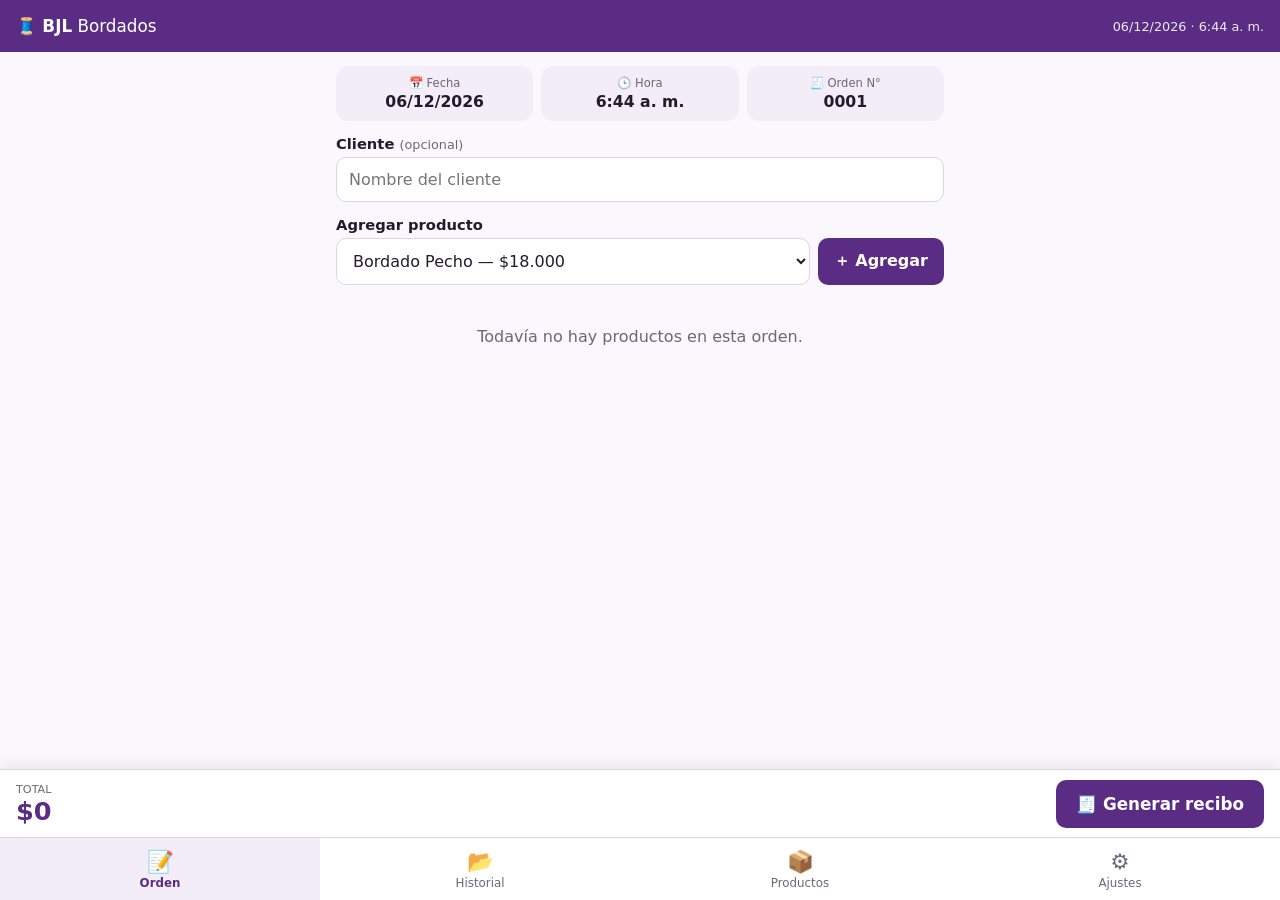
==== BJL-Local/index.html @ bec5b680 "Add files via upload" ====
<!DOCTYPE html>
<html lang="es">
<head>
<meta charset="UTF-8">
<meta name="viewport" content="width=device-width, initial-scale=1, viewport-fit=cover">
<meta name="theme-color" content="#5B2C83">
<title>BJL Bordados</title>
<link rel="manifest" href="manifest.json">
<link rel="icon" href="icons/icon-192.png">
<link rel="apple-touch-icon" href="icons/icon-192.png">
<link rel="stylesheet" href="style.css">
</head>
<body>

<header class="top">
  <div class="brand">🧵 <b>BJL</b> Bordados</div>
  <div class="reloj"><span id="hdrFecha"></span> · <span id="hdrHora"></span></div>
</header>

<main>

  <!-- ===================== NUEVA ORDEN ===================== -->
  <section id="v-orden" class="vista activa">
    <div id="bannerEdicion" class="banner" hidden>
      ✏️ Editando orden <b id="edNum"></b>
      <button class="mini" id="btnCancelarEdicion">Cancelar</button>
    </div>

    <div class="datos">
      <div><small>📅 Fecha</small><b id="oFecha"></b></div>
      <div><small>🕒 Hora</small><b id="oHora"></b></div>
      <div><small>🧾 Orden N°</small><b id="oNumero"></b></div>
    </div>

    <label for="cliente">Cliente <span class="opc">(opcional)</span></label>
    <input id="cliente" type="text" placeholder="Nombre del cliente" autocomplete="off">

    <label for="selProducto">Agregar producto</label>
    <div class="fila">
      <select id="selProducto"></select>
      <button class="primario" id="btnAgregar">＋ Agregar</button>
    </div>
    <p class="ayuda" id="ayudaVacio" hidden>Aún no tienes productos en la lista. Créalos en la pestaña <b>Productos</b>.</p>

    <div id="lineas"></div>
    <p class="vacio" id="sinLineas">Todavía no hay productos en esta orden.</p>
  </section>

  <!-- ===================== HISTORIAL ===================== -->
  <section id="v-historial" class="vista">
    <h2>📂 Historial</h2>
    <input id="hBuscar" type="search" placeholder="Buscar por cliente, N° de orden o fecha">
    <div class="fila">
      <input id="hFecha" type="date">
      <button class="mini" id="hLimpiar">Limpiar</button>
    </div>
    <div class="resumen" id="hResumen"></div>
    <div id="hLista"></div>
    <button class="secundario ancho" id="btnCierre">💰 Cierre del día</button>
  </section>

  <!-- ===================== PRODUCTOS ===================== -->
  <section id="v-productos" class="vista">
    <h2>📦 Lista de productos</h2>
    <p class="ayuda">Estos productos aparecen en el selector de la orden. Si tiene precio fijo, se llena solo (igual lo puedes cambiar en cada orden).</p>
    <label for="pNombre">Nombre del producto</label>
    <input id="pNombre" type="text" placeholder="Ej: Bordado pecho" autocomplete="off">
    <label class="check"><input type="checkbox" id="pFijo"> Este producto tiene precio fijo</label>
    <div id="pPrecioWrap" hidden>
      <label for="pPrecio">Precio fijo ($)</label>
      <input id="pPrecio" type="number" inputmode="numeric" min="0" placeholder="Ej: 18000">
    </div>
    <p class="ayuda" id="pAyudaPrecio">Sin precio fijo: escribirás el valor cada vez que lo agregues a una orden.</p>
    <button class="primario ancho" id="btnNuevoProducto">＋ Añadir a la lista</button>
    <div id="pLista"></div>
  </section>

  <!-- ===================== AJUSTES ===================== -->
  <section id="v-ajustes" class="vista">
    <h2>⚙️ Ajustes</h2>

    <h3>Datos en el recibo</h3>
    <label for="aDir">Dirección</label>
    <input id="aDir" type="text">
    <label for="aTel">Teléfono</label>
    <input id="aTel" type="text" inputmode="tel">
    <label for="aNit">NIT</label>
    <input id="aNit" type="text">
    <label for="aMsg">Mensaje final</label>
    <input id="aMsg" type="text">
    <button class="primario ancho" id="btnGuardarAjustes">Guardar ajustes</button>
    <p class="ayuda">Estos datos aparecen en todos los recibos.</p>

    <h3>Respaldo</h3>
    <div class="fila">
      <button class="secundario" id="btnRespaldo">💾 Crear respaldo</button>
      <button class="secundario" id="btnRestaurar">📥 Restaurar</button>
    </div>
    <input id="archivoRestaurar" type="file" accept=".json,application/json" hidden>
    <p class="ayuda">El respaldo es un archivo con todas tus órdenes y productos. Guárdalo de vez en cuando en otro lugar (WhatsApp, correo, computador).</p>
    <p class="ayuda" id="infoAlmacen"></p>
  </section>

</main>

<!-- Barra de total y acción (solo en Nueva orden) -->
<div class="barraTotal" id="barraTotal">
  <div><small>TOTAL</small><b id="total">$0</b></div>
  <button class="primario grande" id="btnGenerar">🧾 Generar recibo</button>
</div>

<nav class="tabs">
  <button data-vista="orden" class="activa"><span>📝</span>Orden</button>
  <button data-vista="historial"><span>📂</span>Historial</button>
  <button data-vista="productos"><span>📦</span>Productos</button>
  <button data-vista="ajustes"><span>⚙️</span>Ajustes</button>
</nav>

<!-- Ventana emergente reutilizable -->
<div class="modal" id="modal" hidden>
  <div class="caja" id="modalCaja"></div>
</div>
<div class="toast" id="toast" hidden></div>

<script src="lib/jspdf.umd.min.js"></script>
<script src="logo.js"></script>
<script src="receipts.js"></script>
<script src="db.js"></script>
<script src="app.js"></script>
</body>
</html>
---- BJL-Local/style.css ----
:root{
  --p:#5B2C83; --p2:#7a4aa3; --claro:#f3edf8; --borde:#ddd3e6; --txt:#241a2e; --gris:#6f6579;
  --ok:#1f8a4c; --rojo:#c0392b; --bg:#faf8fc; --card:#ffffff;
  --alto-nav:62px; --alto-total:74px;
}
@media (prefers-color-scheme: dark){
  :root{ --claro:#2a2033; --borde:#41334f; --txt:#f1eaf7; --gris:#a89bb5; --bg:#17111d; --card:#211829; --p:#9b6bc8; --p2:#b48bdc; }
}
*{box-sizing:border-box;-webkit-tap-highlight-color:transparent}
[hidden]{display:none !important}
html,body{margin:0}
body{font-family:system-ui,-apple-system,"Segoe UI",Roboto,sans-serif;background:var(--bg);color:var(--txt);
  padding-top:calc(52px + env(safe-area-inset-top));padding-bottom:calc(var(--alto-nav) + env(safe-area-inset-bottom) + 12px);font-size:16px}
body.conTotal{padding-bottom:calc(var(--alto-nav) + var(--alto-total) + env(safe-area-inset-bottom) + 12px)}

.top{position:fixed;top:0;left:0;right:0;z-index:20;background:#5B2C83;color:#fff;display:flex;justify-content:space-between;align-items:center;
  padding:calc(10px + env(safe-area-inset-top)) 16px 10px;height:calc(52px + env(safe-area-inset-top))}
.brand{font-size:1.05rem}
.reloj{font-size:.8rem;opacity:.9}

main{max-width:640px;margin:0 auto;padding:14px 16px}
.vista{display:none}.vista.activa{display:block}
h2{margin:6px 0 12px;font-size:1.25rem}
h3{margin:22px 0 4px;font-size:1rem;color:var(--p)}
label{display:block;margin:14px 0 5px;font-weight:600;font-size:.92rem}
.opc{font-weight:400;color:var(--gris);font-size:.8rem}
input,select,textarea{width:100%;padding:12px;font:inherit;color:var(--txt);background:var(--card);border:1.5px solid var(--borde);border-radius:10px}
input:focus,select:focus,textarea:focus{outline:none;border-color:var(--p)}
textarea{resize:vertical;min-height:44px}

button{font:inherit;cursor:pointer;border:0;border-radius:10px;padding:12px 16px;background:var(--claro);color:var(--txt)}
button:active{transform:scale(.98)}
button.primario{background:var(--p);color:#fff;font-weight:600}
button.secundario{background:var(--claro);color:var(--p);font-weight:600;border:1.5px solid var(--borde)}
button.peligro{color:var(--rojo)}
button.mini{padding:7px 11px;font-size:.85rem;border-radius:8px}
button.ancho{width:100%;margin-top:14px}
button.grande{padding:14px 20px;font-size:1.05rem}
.fila{display:flex;gap:8px;align-items:stretch}.fila>select,.fila>input{flex:1;min-width:0}.fila>button{white-space:nowrap}

.datos{display:grid;grid-template-columns:repeat(3,1fr);gap:8px;margin-bottom:4px}
.datos div{background:var(--claro);border-radius:12px;padding:10px 8px;text-align:center}
.datos small{display:block;color:var(--gris);font-size:.72rem;margin-bottom:2px}
.datos b{font-size:.98rem}
.banner{background:#fff3cd;color:#5c4400;border-radius:10px;padding:10px 12px;margin-bottom:10px;display:flex;gap:10px;align-items:center;justify-content:space-between}
.ayuda{color:var(--gris);font-size:.85rem;margin:8px 0}
.vacio{color:var(--gris);text-align:center;padding:26px 0}

/* Lineas de la orden */
.linea{background:var(--card);border:1.5px solid var(--borde);border-radius:14px;padding:12px;margin-top:12px}
.linea .cab{display:flex;justify-content:space-between;align-items:center;gap:8px;margin-bottom:8px}
.linea .cab b{font-size:1.02rem}
.linea .quitar{background:transparent;color:var(--rojo);padding:4px 8px;font-size:1.1rem}
.linea .campos{display:grid;grid-template-columns:1fr 1.3fr;gap:10px}
.linea .campos label{margin:0 0 4px;font-size:.78rem;color:var(--gris);font-weight:600}
.cant{display:flex;align-items:stretch}
.cant button{padding:0 14px;font-size:1.2rem;border-radius:10px}
.cant input{text-align:center;border-radius:10px;margin:0 4px;padding:10px 4px}
.linea textarea{margin-top:10px}
.linea .sub{text-align:right;margin-top:8px;color:var(--gris);font-size:.9rem}
.linea .sub b{color:var(--txt)}

.barraTotal{position:fixed;left:0;right:0;bottom:calc(var(--alto-nav) + env(safe-area-inset-bottom));z-index:15;background:var(--card);border-top:1.5px solid var(--borde);
  padding:10px 16px;display:none;justify-content:space-between;align-items:center;gap:12px;box-shadow:0 -4px 14px rgba(0,0,0,.08)}
.barraTotal.visible{display:flex}
.barraTotal small{display:block;color:var(--gris);font-size:.7rem}
.barraTotal b{font-size:1.6rem;color:var(--p)}

.tabs{position:fixed;left:0;right:0;bottom:0;z-index:20;background:var(--card);border-top:1.5px solid var(--borde);display:flex;
  padding-bottom:env(safe-area-inset-bottom)}
.tabs button{flex:1;border-radius:0;background:transparent;height:var(--alto-nav);display:flex;flex-direction:column;align-items:center;justify-content:center;gap:2px;font-size:.74rem;color:var(--gris);padding:4px}
.tabs button span{font-size:1.35rem}
.tabs button.activa{color:var(--p);font-weight:700;background:var(--claro)}

/* Historial y productos */
.card{background:var(--card);border:1.5px solid var(--borde);border-radius:14px;padding:12px;margin-top:10px}
.card .t{display:flex;justify-content:space-between;gap:8px;align-items:baseline}
.card .t b{font-size:1.02rem}
.card .t .m{color:var(--p);font-weight:700}
.card .s{color:var(--gris);font-size:.85rem;margin:3px 0 8px}
.card .acc{display:flex;gap:6px;flex-wrap:wrap}
.card .acc button{padding:8px 10px;font-size:.85rem}
.resumen{color:var(--gris);font-size:.88rem;margin:10px 0 0}
.prod{display:flex;justify-content:space-between;align-items:center;gap:8px}
.prod .n{font-weight:600}.prod .pr{color:var(--gris);font-size:.88rem}

.opcion{display:flex;gap:10px;align-items:flex-start;background:var(--card);border:2px solid var(--borde);border-radius:14px;padding:12px;margin-top:10px;cursor:pointer}
.opcion.sel{border-color:var(--p);background:var(--claro)}
.opcion input{width:auto;margin-top:4px}
.opcion .d{flex:1}.opcion .d b{display:block}.opcion .d span{color:var(--gris);font-size:.85rem}

/* Modal / toast */
.modal{position:fixed;inset:0;z-index:50;background:rgba(20,10,30,.55);display:flex;align-items:flex-end;justify-content:center}
.modal[hidden]{display:none}
.caja{background:var(--card);width:100%;max-width:560px;border-radius:20px 20px 0 0;padding:20px 18px calc(18px + env(safe-area-inset-bottom));max-height:88vh;overflow:auto}
.caja h3{margin:0 0 6px;font-size:1.2rem;color:var(--txt)}
.caja .grid{display:grid;grid-template-columns:1fr 1fr;gap:8px;margin-top:14px}
.caja .grid button{padding:13px 8px}
.caja .grid .full{grid-column:1/-1}
.caja .big{font-size:1.8rem;font-weight:800;color:var(--p);margin:6px 0}
.caja table{width:100%;border-collapse:collapse;margin-top:8px}
.caja td{padding:8px 0;border-bottom:1px solid var(--borde)}
.caja td:last-child{text-align:right;font-weight:700}
.toast{position:fixed;left:50%;bottom:calc(var(--alto-nav) + 90px);transform:translateX(-50%);background:#241a2e;color:#fff;padding:11px 18px;border-radius:24px;z-index:60;font-size:.92rem;max-width:90%;text-align:center}
.toast[hidden]{display:none}

@media (min-width:720px){ .modal{align-items:center} .caja{border-radius:20px} }

label.check{display:flex;align-items:center;gap:10px;margin-top:16px;font-size:1rem;cursor:pointer}
label.check input{width:22px;height:22px;margin:0;accent-color:var(--p)}
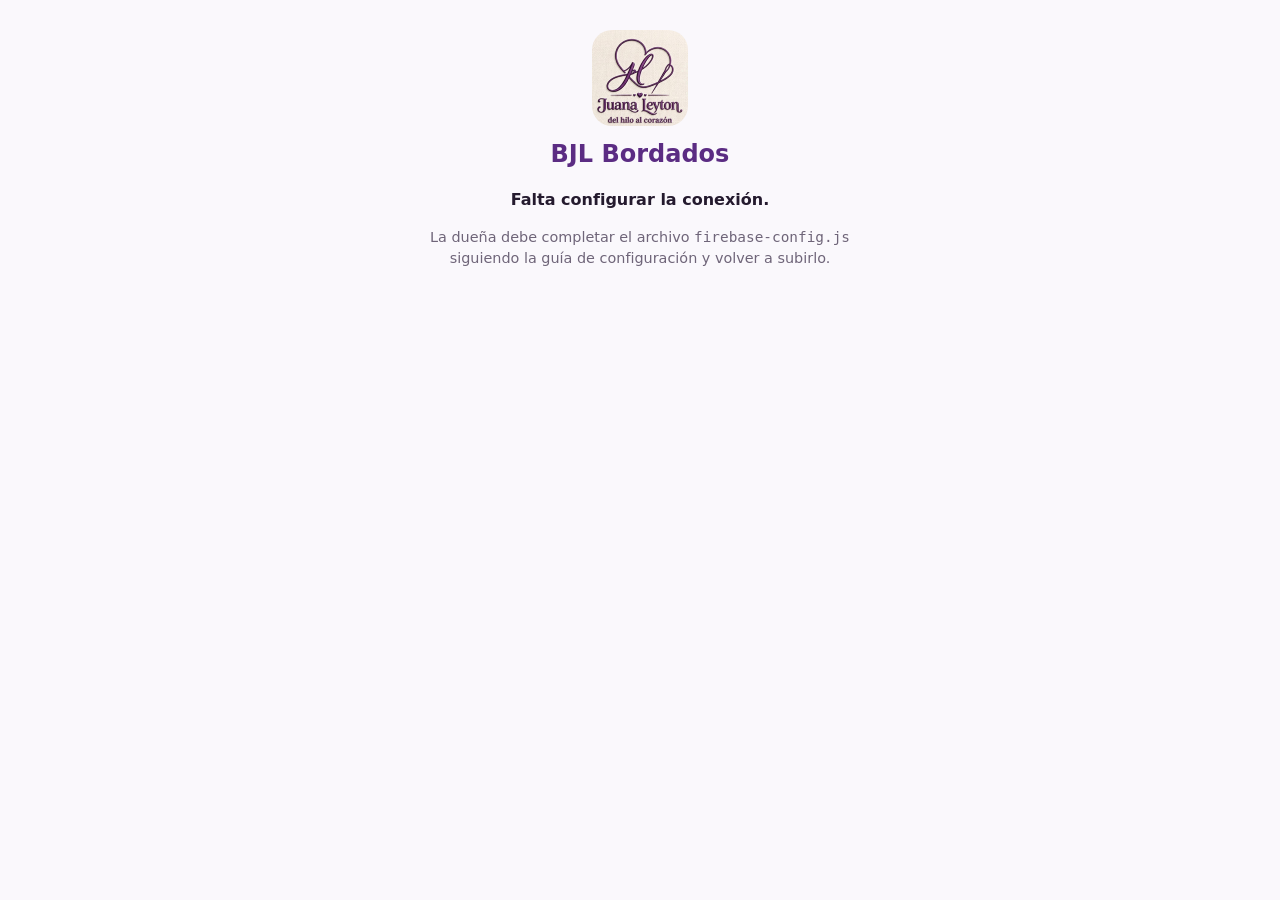
==== commit 2bf777c3: "Add files via upload" ====
--- a/BJL-Local/index.html
+++ b/BJL-Local/index.html
@@ -4,7 +4,8 @@
 <meta charset="UTF-8">
 <meta name="viewport" content="width=device-width, initial-scale=1, viewport-fit=cover">
 <meta name="theme-color" content="#5B2C83">
-<title>BJL Bordados</title>
+<meta name="color-scheme" content="light dark">
+<title>Nueva orden · BJL Bordados</title>
 <link rel="manifest" href="manifest.json">
 <link rel="icon" href="icons/icon-192.png">
 <link rel="apple-touch-icon" href="icons/icon-192.png">
@@ -12,24 +13,32 @@
 </head>
 <body>
 
+<!-- Todo lo que hay dentro de #app se vuelve «inert» cuando se abre una ventana o la pantalla de acceso -->
+<div id="app">
+
+<a class="skip" href="#principal">Saltar al contenido</a>
+
 <header class="top">
-  <div class="brand">🧵 <b>BJL</b> Bordados</div>
+  <h1 class="brand"><span aria-hidden="true">🧵</span> <b>BJL</b> Bordados</h1>
+  <button type="button" class="sync" id="hdrSync"><span class="syncIc" aria-hidden="true"></span><span class="syncTxt"></span></button>
   <div class="reloj"><span id="hdrFecha"></span> · <span id="hdrHora"></span></div>
 </header>
 
-<main>
+<main id="principal" tabindex="-1">
 
   <!-- ===================== NUEVA ORDEN ===================== -->
-  <section id="v-orden" class="vista activa">
+  <section id="v-orden" class="vista activa" aria-labelledby="t-orden">
+    <h2 id="t-orden" class="sr">Nueva orden</h2>
+
     <div id="bannerEdicion" class="banner" hidden>
-      ✏️ Editando orden <b id="edNum"></b>
-      <button class="mini" id="btnCancelarEdicion">Cancelar</button>
+      <span><span aria-hidden="true">✏️</span> Editando orden <b id="edNum"></b></span>
+      <button type="button" class="mini" id="btnCancelarEdicion">Cancelar edición</button>
     </div>
 
-    <div class="datos">
-      <div><small>📅 Fecha</small><b id="oFecha"></b></div>
-      <div><small>🕒 Hora</small><b id="oHora"></b></div>
-      <div><small>🧾 Orden N°</small><b id="oNumero"></b></div>
+    <div class="datos" role="group" aria-label="Datos de la orden">
+      <div><small><span aria-hidden="true">📅</span> Fecha</small><b id="oFecha"></b></div>
+      <div><small><span aria-hidden="true">🕒</span> Hora</small><b id="oHora"></b></div>
+      <div><small><span aria-hidden="true">🧾</span> Orden N°</small><b id="oNumero"></b></div>
     </div>
 
     <label for="cliente">Cliente <span class="opc">(opcional)</span></label>
@@ -38,8 +47,9 @@
     <label for="selProducto">Agregar producto</label>
     <div class="fila">
       <select id="selProducto"></select>
-      <button class="primario" id="btnAgregar">＋ Agregar</button>
+      <button type="button" class="primario" id="btnAgregar"><span aria-hidden="true">+</span> Agregar</button>
     </div>
+    <p class="errorCampo" id="selProductoErr" role="alert" hidden></p>
     <p class="ayuda" id="ayudaVacio" hidden>Aún no tienes productos en la lista. Créalos en la pestaña <b>Productos</b>.</p>
 
     <div id="lineas"></div>
@@ -47,37 +57,47 @@
   </section>
 
   <!-- ===================== HISTORIAL ===================== -->
-  <section id="v-historial" class="vista">
-    <h2>📂 Historial</h2>
-    <input id="hBuscar" type="search" placeholder="Buscar por cliente, N° de orden o fecha">
+  <section id="v-historial" class="vista" aria-labelledby="t-historial">
+    <h2 id="t-historial"><span aria-hidden="true">📂</span> Historial</h2>
+    <label for="hBuscar">Buscar</label>
+    <input id="hBuscar" type="search" placeholder="Cliente, N° (0005) o fecha" autocomplete="off">
+    <label for="hFecha">Filtrar por fecha</label>
     <div class="fila">
       <input id="hFecha" type="date">
-      <button class="mini" id="hLimpiar">Limpiar</button>
+      <button type="button" class="mini" id="hLimpiar">Limpiar filtros</button>
     </div>
-    <div class="resumen" id="hResumen"></div>
+    <div class="resumen" id="hResumen" role="status"></div>
     <div id="hLista"></div>
-    <button class="secundario ancho" id="btnCierre">💰 Cierre del día</button>
+    <div id="hMas" hidden><button type="button" class="secundario ancho" id="btnMasAntiguas"><span aria-hidden="true">📅</span> Cargar órdenes más antiguas</button></div>
+    <button type="button" class="secundario ancho" id="btnCierre"><span aria-hidden="true">💰</span> Cierre del día</button>
   </section>
 
   <!-- ===================== PRODUCTOS ===================== -->
-  <section id="v-productos" class="vista">
-    <h2>📦 Lista de productos</h2>
+  <section id="v-productos" class="vista" aria-labelledby="t-productos">
+    <h2 id="t-productos"><span aria-hidden="true">📦</span> Lista de productos</h2>
     <p class="ayuda">Estos productos aparecen en el selector de la orden. Si tiene precio fijo, se llena solo (igual lo puedes cambiar en cada orden).</p>
     <label for="pNombre">Nombre del producto</label>
     <input id="pNombre" type="text" placeholder="Ej: Bordado pecho" autocomplete="off">
+    <p class="errorCampo" id="pNombreErr" role="alert" hidden></p>
     <label class="check"><input type="checkbox" id="pFijo"> Este producto tiene precio fijo</label>
     <div id="pPrecioWrap" hidden>
       <label for="pPrecio">Precio fijo ($)</label>
       <input id="pPrecio" type="number" inputmode="numeric" min="0" placeholder="Ej: 18000">
+      <p class="errorCampo" id="pPrecioErr" role="alert" hidden></p>
     </div>
     <p class="ayuda" id="pAyudaPrecio">Sin precio fijo: escribirás el valor cada vez que lo agregues a una orden.</p>
-    <button class="primario ancho" id="btnNuevoProducto">＋ Añadir a la lista</button>
+    <button type="button" class="primario ancho" id="btnNuevoProducto"><span aria-hidden="true">+</span> Añadir a la lista</button>
+    <h3 id="t-listaProductos">Productos en la lista</h3>
     <div id="pLista"></div>
   </section>
 
   <!-- ===================== AJUSTES ===================== -->
-  <section id="v-ajustes" class="vista">
-    <h2>⚙️ Ajustes</h2>
+  <section id="v-ajustes" class="vista" aria-labelledby="t-ajustes">
+    <h2 id="t-ajustes"><span aria-hidden="true">⚙️</span> Ajustes</h2>
+
+    <h3>Mi cuenta</h3>
+    <div class="card" id="miCuenta"></div>
+    <button type="button" class="secundario ancho" id="btnSalir">Cerrar sesión</button>
 
     <h3>Datos en el recibo</h3>
     <label for="aDir">Dirección</label>
@@ -88,44 +108,82 @@
     <input id="aNit" type="text">
     <label for="aMsg">Mensaje final</label>
     <input id="aMsg" type="text">
-    <button class="primario ancho" id="btnGuardarAjustes">Guardar ajustes</button>
+    <button type="button" class="primario ancho" id="btnGuardarAjustes">Guardar ajustes</button>
     <p class="ayuda">Estos datos aparecen en todos los recibos.</p>
 
-    <h3>Respaldo</h3>
-    <div class="fila">
-      <button class="secundario" id="btnRespaldo">💾 Crear respaldo</button>
-      <button class="secundario" id="btnRestaurar">📥 Restaurar</button>
+    <div id="seccionUsuarios" hidden>
+      <h3>Usuarios autorizados</h3>
+      <p class="ayuda">Solo las personas de esta lista pueden usar la app. Cada una entra con «Continuar con Google», usando ese mismo correo de Gmail.</p>
+      <div id="uLista"></div>
+      <label for="uEmail">Correo de la persona</label>
+      <input id="uEmail" type="email" inputmode="email" autocomplete="off" placeholder="nombre@gmail.com">
+      <p class="errorCampo" id="uEmailErr" role="alert" hidden></p>
+      <label for="uNombre">Nombre</label>
+      <input id="uNombre" type="text" autocomplete="off" placeholder="Ej: Laura">
+      <p class="errorCampo" id="uNombreErr" role="alert" hidden></p>
+      <button type="button" class="primario ancho" id="btnAgregarUsuario"><span aria-hidden="true">+</span> Autorizar persona</button>
     </div>
-    <input id="archivoRestaurar" type="file" accept=".json,application/json" hidden>
-    <p class="ayuda">El respaldo es un archivo con todas tus órdenes y productos. Guárdalo de vez en cuando en otro lugar (WhatsApp, correo, computador).</p>
+
+    <div id="seccionRespaldo" hidden>
+      <h3>Respaldo</h3>
+      <div class="fila">
+        <button type="button" class="secundario" id="btnRespaldo"><span aria-hidden="true">💾</span> Crear respaldo</button>
+        <button type="button" class="secundario" id="btnRestaurar"><span aria-hidden="true">📥</span> Importar</button>
+      </div>
+      <input id="archivoRestaurar" type="file" accept=".json,application/json" hidden aria-label="Archivo de respaldo a importar">
+      <p class="ayuda">El respaldo es un archivo con todas las órdenes y productos. «Importar» agrega al sistema las órdenes de un respaldo (también acepta respaldos de versiones anteriores) sin borrar lo que ya existe.</p>
+    </div>
     <p class="ayuda" id="infoAlmacen"></p>
   </section>
 
 </main>
 
-<!-- Barra de total y acción (solo en Nueva orden) -->
-<div class="barraTotal" id="barraTotal">
-  <div><small>TOTAL</small><b id="total">$0</b></div>
-  <button class="primario grande" id="btnGenerar">🧾 Generar recibo</button>
+<!-- Zona fija inferior: total + pestañas -->
+<div class="dock">
+  <section class="barraTotal" id="barraTotal" aria-label="Total de la orden">
+    <div><small>TOTAL</small><b id="total">$0</b></div>
+    <button type="button" class="primario grande" id="btnGenerar"><span aria-hidden="true">🧾</span> Generar recibo</button>
+  </section>
+
+  <nav class="tabs" aria-label="Secciones de la app">
+    <button type="button" data-vista="orden" class="activa" aria-current="page"><span class="ic" aria-hidden="true">📝</span><span>Orden</span></button>
+    <button type="button" data-vista="historial"><span class="ic" aria-hidden="true">📂</span><span>Historial</span></button>
+    <button type="button" data-vista="productos"><span class="ic" aria-hidden="true">📦</span><span>Productos</span></button>
+    <button type="button" data-vista="ajustes"><span class="ic" aria-hidden="true">⚙️</span><span>Ajustes</span></button>
+  </nav>
 </div>
 
-<nav class="tabs">
-  <button data-vista="orden" class="activa"><span>📝</span>Orden</button>
-  <button data-vista="historial"><span>📂</span>Historial</button>
-  <button data-vista="productos"><span>📦</span>Productos</button>
-  <button data-vista="ajustes"><span>⚙️</span>Ajustes</button>
-</nav>
+</div><!-- /#app -->
+
+<!-- Anuncios para lectores de pantalla (no se ven) -->
+<div class="sr" id="anuncio" role="status" aria-live="polite" aria-atomic="true"></div>
+<div class="sr" id="totalLive" role="status" aria-live="polite" aria-atomic="true"></div>
 
 <!-- Ventana emergente reutilizable -->
 <div class="modal" id="modal" hidden>
-  <div class="caja" id="modalCaja"></div>
+  <div class="caja" id="modalCaja" role="dialog" aria-modal="true" aria-labelledby="modalTitulo" tabindex="-1"></div>
 </div>
-<div class="toast" id="toast" hidden></div>
+
+<!-- Avisos breves -->
+<div class="toastZona" role="status" aria-live="polite" aria-atomic="true">
+  <div class="toast" id="toast" hidden><span id="toastTxt"></span><button type="button" id="toastCerrar" aria-label="Cerrar aviso"><span aria-hidden="true">✕</span></button></div>
+</div>
+
+<!-- Pantalla de acceso (inicio de sesión) -->
+<div class="auth" id="pantallaAuth" role="dialog" aria-modal="true" aria-labelledby="authTitulo">
+  <div class="authCaja">
+    <img src="icons/icon-192.png" class="authLogo" alt="">
+    <h2 id="authTitulo" tabindex="-1">BJL Bordados</h2>
+    <div id="authContenido"><p class="ayuda">Cargando…</p></div>
+  </div>
+</div>
 
 <script src="lib/jspdf.umd.min.js"></script>
 <script src="logo.js"></script>
 <script src="receipts.js"></script>
-<script src="db.js"></script>
+<script src="lib/firebase-bundle.js"></script>
+<script src="firebase-config.js"></script>
+<script src="store.js"></script>
 <script src="app.js"></script>
 </body>
 </html>
--- a/BJL-Local/style.css
+++ b/BJL-Local/style.css
@@ -1,110 +1,157 @@
 :root{
-  --p:#5B2C83; --p2:#7a4aa3; --claro:#f3edf8; --borde:#ddd3e6; --txt:#241a2e; --gris:#6f6579;
+  color-scheme:light dark;
+  --p:#5B2C83;          /* morado para texto, bordes y foco */
+  --btn:#5B2C83;        /* fondo de botones principales (texto blanco) */
+  --claro:#f3edf8; --borde:#ddd3e6; --txt:#241a2e; --gris:#6f6579;
   --ok:#1f8a4c; --rojo:#c0392b; --bg:#faf8fc; --card:#ffffff;
-  --alto-nav:62px; --alto-total:74px;
+  --foco:#5B2C83;
 }
 @media (prefers-color-scheme: dark){
-  :root{ --claro:#2a2033; --borde:#41334f; --txt:#f1eaf7; --gris:#a89bb5; --bg:#17111d; --card:#211829; --p:#9b6bc8; --p2:#b48bdc; }
+  :root{ --p:#c3a0ec; --btn:#7040a0; --claro:#2a2033; --borde:#5a4a6b; --txt:#f1eaf7; --gris:#b8abc5;
+         --rojo:#ff8f84; --bg:#17111d; --card:#211829; --foco:#e0c8ff; }
 }
 *{box-sizing:border-box;-webkit-tap-highlight-color:transparent}
 [hidden]{display:none !important}
 html,body{margin:0}
-body{font-family:system-ui,-apple-system,"Segoe UI",Roboto,sans-serif;background:var(--bg);color:var(--txt);
-  padding-top:calc(52px + env(safe-area-inset-top));padding-bottom:calc(var(--alto-nav) + env(safe-area-inset-bottom) + 12px);font-size:16px}
-body.conTotal{padding-bottom:calc(var(--alto-nav) + var(--alto-total) + env(safe-area-inset-bottom) + 12px)}
+html{scroll-padding-top:5rem;scroll-padding-bottom:11rem;-webkit-text-size-adjust:100%}
+body{font-family:system-ui,-apple-system,"Segoe UI",Roboto,sans-serif;background:var(--bg);color:var(--txt);font-size:100%;line-height:1.4;overflow-wrap:anywhere}
 
-.top{position:fixed;top:0;left:0;right:0;z-index:20;background:#5B2C83;color:#fff;display:flex;justify-content:space-between;align-items:center;
-  padding:calc(10px + env(safe-area-inset-top)) 16px 10px;height:calc(52px + env(safe-area-inset-top))}
-.brand{font-size:1.05rem}
-.reloj{font-size:.8rem;opacity:.9}
+/* Accesibilidad base */
+.sr{position:absolute !important;width:1px;height:1px;margin:-1px;padding:0;overflow:hidden;clip:rect(0 0 0 0);clip-path:inset(50%);white-space:nowrap;border:0}
+.skip{position:absolute;left:8px;top:-100px;z-index:200;background:#fff;color:#241a2e;padding:12px 16px;border-radius:10px;font-weight:700;border:2px solid #5B2C83}
+.skip:focus{top:8px}
+:focus-visible{outline:3px solid var(--foco);outline-offset:2px}
+input:focus-visible,select:focus-visible,textarea:focus-visible{outline:3px solid var(--foco);outline-offset:1px;border-color:var(--p)}
+.top :focus-visible,.toast :focus-visible{outline-color:#fff}
+button,a,input,select,textarea,label.check{touch-action:manipulation}
+::placeholder{color:var(--gris);opacity:1}
+@media (prefers-reduced-motion: reduce){
+  *,*::before,*::after{animation:none !important;transition:none !important;scroll-behavior:auto !important}
+  button:active{transform:none !important}
+}
 
-main{max-width:640px;margin:0 auto;padding:14px 16px}
+/* Estructura: cabecera y zona inferior pegadas, sin alturas fijas */
+#app{min-height:100vh;min-height:100dvh;display:flex;flex-direction:column}
+#app[inert]{pointer-events:none}
+.top{position:sticky;top:0;z-index:20;background:#5B2C83;color:#fff;display:flex;flex-wrap:wrap;justify-content:space-between;align-items:center;gap:4px 12px;
+  padding:calc(6px + env(safe-area-inset-top)) 16px 6px;min-height:52px}
+.brand{font-size:1.05rem;margin:0;font-weight:400}
+.reloj{font-size:.85rem}
+main{flex:1;width:100%;max-width:640px;margin:0 auto;padding:14px 16px 24px}
+main:focus{outline:none}
 .vista{display:none}.vista.activa{display:block}
 h2{margin:6px 0 12px;font-size:1.25rem}
 h3{margin:22px 0 4px;font-size:1rem;color:var(--p)}
-label{display:block;margin:14px 0 5px;font-weight:600;font-size:.92rem}
-.opc{font-weight:400;color:var(--gris);font-size:.8rem}
-input,select,textarea{width:100%;padding:12px;font:inherit;color:var(--txt);background:var(--card);border:1.5px solid var(--borde);border-radius:10px}
-input:focus,select:focus,textarea:focus{outline:none;border-color:var(--p)}
-textarea{resize:vertical;min-height:44px}
+label{display:block;margin:14px 0 5px;font-weight:600;font-size:.95rem}
+.opc{font-weight:400;color:var(--gris);font-size:.85rem}
+input,select,textarea{width:100%;min-height:44px;padding:12px;font:inherit;color:var(--txt);background:var(--card);border:1.5px solid var(--borde);border-radius:10px}
+input[aria-invalid="true"],select[aria-invalid="true"]{border-color:var(--rojo);border-width:2px}
+textarea{resize:vertical;min-height:64px}
+.errorCampo{color:var(--rojo);font-weight:600;font-size:.9rem;margin:6px 0 0}
+.errorCampo::before{content:"⚠ ";content:"⚠ " / ""}
 
-button{font:inherit;cursor:pointer;border:0;border-radius:10px;padding:12px 16px;background:var(--claro);color:var(--txt)}
+button{font:inherit;cursor:pointer;border:0;border-radius:10px;padding:10px 16px;min-height:44px;min-width:44px;background:var(--claro);color:var(--txt)}
+button:disabled{opacity:.55;cursor:not-allowed}
 button:active{transform:scale(.98)}
-button.primario{background:var(--p);color:#fff;font-weight:600}
+button.primario{background:var(--btn);color:#fff;font-weight:600}
 button.secundario{background:var(--claro);color:var(--p);font-weight:600;border:1.5px solid var(--borde)}
 button.peligro{color:var(--rojo)}
-button.mini{padding:7px 11px;font-size:.85rem;border-radius:8px}
+button.mini{padding:8px 12px;font-size:.9rem;border-radius:8px}
 button.ancho{width:100%;margin-top:14px}
-button.grande{padding:14px 20px;font-size:1.05rem}
-.fila{display:flex;gap:8px;align-items:stretch}.fila>select,.fila>input{flex:1;min-width:0}.fila>button{white-space:nowrap}
+button.grande{padding:12px 20px;font-size:1.05rem}
+.fila{display:flex;flex-wrap:wrap;gap:8px;align-items:stretch}.fila>select,.fila>input{flex:1 1 9rem;min-width:0}.fila>button{white-space:normal}
 
-.datos{display:grid;grid-template-columns:repeat(3,1fr);gap:8px;margin-bottom:4px}
+.datos{display:grid;grid-template-columns:repeat(auto-fit,minmax(6.5rem,1fr));gap:8px;margin-bottom:4px}
 .datos div{background:var(--claro);border-radius:12px;padding:10px 8px;text-align:center}
-.datos small{display:block;color:var(--gris);font-size:.72rem;margin-bottom:2px}
-.datos b{font-size:.98rem}
-.banner{background:#fff3cd;color:#5c4400;border-radius:10px;padding:10px 12px;margin-bottom:10px;display:flex;gap:10px;align-items:center;justify-content:space-between}
-.ayuda{color:var(--gris);font-size:.85rem;margin:8px 0}
+.datos small{display:block;color:var(--gris);font-size:.8rem;margin-bottom:2px}
+.datos b{font-size:1rem}
+.banner{background:#fff3cd;color:#5c4400;border-radius:10px;padding:10px 12px;margin-bottom:10px;display:flex;flex-wrap:wrap;gap:8px 10px;align-items:center;justify-content:space-between}
+.banner button{background:#fff;color:#5c4400;border:1.5px solid #c9a227}
+.ayuda{color:var(--gris);font-size:.9rem;margin:8px 0}
 .vacio{color:var(--gris);text-align:center;padding:26px 0}
 
 /* Lineas de la orden */
 .linea{background:var(--card);border:1.5px solid var(--borde);border-radius:14px;padding:12px;margin-top:12px}
 .linea .cab{display:flex;justify-content:space-between;align-items:center;gap:8px;margin-bottom:8px}
-.linea .cab b{font-size:1.02rem}
-.linea .quitar{background:transparent;color:var(--rojo);padding:4px 8px;font-size:1.1rem}
-.linea .campos{display:grid;grid-template-columns:1fr 1.3fr;gap:10px}
-.linea .campos label{margin:0 0 4px;font-size:.78rem;color:var(--gris);font-weight:600}
-.cant{display:flex;align-items:stretch}
-.cant button{padding:0 14px;font-size:1.2rem;border-radius:10px}
-.cant input{text-align:center;border-radius:10px;margin:0 4px;padding:10px 4px}
-.linea textarea{margin-top:10px}
-.linea .sub{text-align:right;margin-top:8px;color:var(--gris);font-size:.9rem}
+.linea .cab b{font-size:1.02rem;min-width:0}
+.linea .quitar{background:transparent;color:var(--rojo);padding:0;font-size:1.1rem;flex:none}
+.linea .campos{display:grid;grid-template-columns:repeat(auto-fit,minmax(min(100%,10.5rem),1fr));gap:10px}
+.linea label{margin:0 0 4px;font-size:.85rem;color:var(--gris);font-weight:600}
+.cant{display:grid;grid-template-columns:44px minmax(3.5rem,1fr) 44px;gap:8px;align-items:stretch}
+.cant button{padding:0;font-size:1.3rem;border-radius:10px;line-height:1}
+.cant input{text-align:center;padding:10px 4px;min-width:0}
+.linea textarea{margin-top:0}
+.linea .obs{margin-top:10px}
+.linea .sub{text-align:right;margin-top:8px;color:var(--gris);font-size:.95rem}
 .linea .sub b{color:var(--txt)}
 
-.barraTotal{position:fixed;left:0;right:0;bottom:calc(var(--alto-nav) + env(safe-area-inset-bottom));z-index:15;background:var(--card);border-top:1.5px solid var(--borde);
-  padding:10px 16px;display:none;justify-content:space-between;align-items:center;gap:12px;box-shadow:0 -4px 14px rgba(0,0,0,.08)}
+.dock{position:sticky;bottom:0;z-index:20;background:var(--card);padding-bottom:env(safe-area-inset-bottom)}
+.barraTotal{border-top:1.5px solid var(--borde);padding:8px 16px;display:none;flex-wrap:nowrap;justify-content:space-between;align-items:center;gap:8px 12px;box-shadow:0 -4px 14px rgba(0,0,0,.08)}
 .barraTotal.visible{display:flex}
-.barraTotal small{display:block;color:var(--gris);font-size:.7rem}
-.barraTotal b{font-size:1.6rem;color:var(--p)}
-
-.tabs{position:fixed;left:0;right:0;bottom:0;z-index:20;background:var(--card);border-top:1.5px solid var(--borde);display:flex;
-  padding-bottom:env(safe-area-inset-bottom)}
-.tabs button{flex:1;border-radius:0;background:transparent;height:var(--alto-nav);display:flex;flex-direction:column;align-items:center;justify-content:center;gap:2px;font-size:.74rem;color:var(--gris);padding:4px}
-.tabs button span{font-size:1.35rem}
-.tabs button.activa{color:var(--p);font-weight:700;background:var(--claro)}
+.barraTotal small{display:block;color:var(--gris);font-size:.8rem}
+.barraTotal b{font-size:clamp(1.2rem,6vw,1.6rem);color:var(--p)}
+.barraTotal button{flex:0 1 auto;white-space:normal;line-height:1.2}
+.tabs{border-top:1.5px solid var(--borde);display:flex}
+.tabs button{flex:1 1 0;min-width:0;border-radius:0;background:transparent;min-height:60px;display:flex;flex-direction:column;align-items:center;justify-content:center;gap:2px;font-size:.8rem;line-height:1.15;color:var(--gris);padding:6px 2px;text-align:center}
+.tabs button .ic{font-size:1.35rem;line-height:1}
+.tabs button.activa{color:var(--p);font-weight:700;background:var(--claro);box-shadow:inset 0 3px 0 var(--p)}
+.tabs button:focus-visible{outline-offset:-4px}
 
 /* Historial y productos */
 .card{background:var(--card);border:1.5px solid var(--borde);border-radius:14px;padding:12px;margin-top:10px}
-.card .t{display:flex;justify-content:space-between;gap:8px;align-items:baseline}
+.card .t{display:flex;flex-wrap:wrap;justify-content:space-between;gap:4px 8px;align-items:baseline}
 .card .t b{font-size:1.02rem}
 .card .t .m{color:var(--p);font-weight:700}
-.card .s{color:var(--gris);font-size:.85rem;margin:3px 0 8px}
-.card .acc{display:flex;gap:6px;flex-wrap:wrap}
-.card .acc button{padding:8px 10px;font-size:.85rem}
-.resumen{color:var(--gris);font-size:.88rem;margin:10px 0 0}
-.prod{display:flex;justify-content:space-between;align-items:center;gap:8px}
-.prod .n{font-weight:600}.prod .pr{color:var(--gris);font-size:.88rem}
+.card .s{color:var(--gris);font-size:.9rem;margin:3px 0 8px}
+.card .acc{display:flex;gap:8px;flex-wrap:wrap}
+.card .acc button{padding:8px 12px;font-size:.9rem;flex:1 1 auto}
+.resumen{color:var(--gris);font-size:.9rem;margin:10px 0 0}
+.prod{display:flex;flex-wrap:wrap;justify-content:space-between;align-items:center;gap:8px}
+.prod .n{font-weight:600}.prod .pr{color:var(--gris);font-size:.9rem}
 
-.opcion{display:flex;gap:10px;align-items:flex-start;background:var(--card);border:2px solid var(--borde);border-radius:14px;padding:12px;margin-top:10px;cursor:pointer}
-.opcion.sel{border-color:var(--p);background:var(--claro)}
-.opcion input{width:auto;margin-top:4px}
-.opcion .d{flex:1}.opcion .d b{display:block}.opcion .d span{color:var(--gris);font-size:.85rem}
-
-/* Modal / toast */
-.modal{position:fixed;inset:0;z-index:50;background:rgba(20,10,30,.55);display:flex;align-items:flex-end;justify-content:center}
+/* Modal / aviso */
+.modal{position:fixed;inset:0;z-index:50;background:rgba(20,10,30,.6);display:flex;align-items:flex-end;justify-content:center}
 .modal[hidden]{display:none}
-.caja{background:var(--card);width:100%;max-width:560px;border-radius:20px 20px 0 0;padding:20px 18px calc(18px + env(safe-area-inset-bottom));max-height:88vh;overflow:auto}
-.caja h3{margin:0 0 6px;font-size:1.2rem;color:var(--txt)}
-.caja .grid{display:grid;grid-template-columns:1fr 1fr;gap:8px;margin-top:14px}
-.caja .grid button{padding:13px 8px}
+.caja{background:var(--card);color:var(--txt);width:100%;max-width:560px;border-radius:20px 20px 0 0;padding:20px 18px calc(18px + env(safe-area-inset-bottom));max-height:92vh;max-height:92dvh;overflow:auto}
+.caja:focus{outline:none}
+.caja h2{margin:0 0 6px;font-size:1.2rem;color:var(--txt)}
+.caja .grid{display:grid;grid-template-columns:repeat(auto-fit,minmax(min(100%,9rem),1fr));gap:8px;margin-top:14px}
+.caja .grid button{padding:10px 8px}
 .caja .grid .full{grid-column:1/-1}
 .caja .big{font-size:1.8rem;font-weight:800;color:var(--p);margin:6px 0}
 .caja table{width:100%;border-collapse:collapse;margin-top:8px}
+.caja caption{text-align:left}
+.caja th{text-align:left;font-size:.85rem;color:var(--gris);font-weight:600;padding:6px 0;border-bottom:1.5px solid var(--borde)}
+.caja th:last-child{text-align:right}
 .caja td{padding:8px 0;border-bottom:1px solid var(--borde)}
 .caja td:last-child{text-align:right;font-weight:700}
-.toast{position:fixed;left:50%;bottom:calc(var(--alto-nav) + 90px);transform:translateX(-50%);background:#241a2e;color:#fff;padding:11px 18px;border-radius:24px;z-index:60;font-size:.92rem;max-width:90%;text-align:center}
-.toast[hidden]{display:none}
+.toastZona{position:fixed;left:0;right:0;top:calc(env(safe-area-inset-top) + 4rem);z-index:60;display:flex;justify-content:center;padding:0 12px;pointer-events:none}
+.toast{pointer-events:auto;display:flex;align-items:center;gap:6px;background:#241a2e;color:#fff;border:1.5px solid #8c78a3;padding:4px 4px 4px 18px;border-radius:24px;font-size:.95rem;max-width:100%;box-shadow:0 6px 20px rgba(0,0,0,.35)}
+.toast.error{background:#7a1f16;border-color:#ffb4ab}
+.toast button{background:transparent;color:#fff;border-radius:22px;padding:0;flex:none}
 
 @media (min-width:720px){ .modal{align-items:center} .caja{border-radius:20px} }
 
-label.check{display:flex;align-items:center;gap:10px;margin-top:16px;font-size:1rem;cursor:pointer}
-label.check input{width:22px;height:22px;margin:0;accent-color:var(--p)}
+label.check{display:flex;align-items:center;gap:10px;margin-top:12px;min-height:44px;font-size:1rem;cursor:pointer}
+label.check input{width:24px;height:24px;min-height:24px;margin:0;accent-color:var(--btn);flex:none}
+
+/* Sincronizacion y acceso */
+.sync{background:rgba(255,255,255,.14);color:#fff;padding:4px 12px;border-radius:22px;display:inline-flex;align-items:center;gap:6px;font-size:.85rem}
+.sync .syncIc{font-size:1rem}
+.auth{position:fixed;inset:0;z-index:100;background:var(--bg);overflow:auto;display:flex;justify-content:center;align-items:flex-start;padding:calc(30px + env(safe-area-inset-top)) 18px 30px}
+.auth[hidden]{display:none}
+.authCaja{width:100%;max-width:420px;text-align:center}
+.authCaja h2{margin:6px 0 16px;font-size:1.5rem;color:var(--p)}
+.authCaja h2:focus{outline:none}
+.authLogo{width:96px;height:96px;border-radius:20px}
+.authCaja form{text-align:left}
+.authCaja .fila{margin-top:14px}
+.authCaja .fila button{flex:1 1 8rem}
+.authCaja .enlace{background:transparent;color:var(--p);text-decoration:underline;margin-top:8px;padding:8px 12px}
+.authCaja .error{color:var(--rojo);font-weight:600;margin:10px 0 0;min-height:1.2em}
+.authCaja p{line-height:1.45}
+.pend{display:inline-block;margin-left:6px;font-size:.85rem;font-weight:600}
+.chip{display:inline-block;background:var(--claro);color:var(--p);border-radius:20px;padding:2px 9px;font-size:.85rem;font-weight:700;margin-left:6px}
+.chip.off{color:var(--rojo)}
+.btnGoogle{display:flex;align-items:center;justify-content:center;gap:12px;width:100%;background:#fff;color:#3c4043;border:1.5px solid #dadce0;font-weight:600;font-size:1.05rem;padding:12px 16px;margin-top:6px}
+#formCorreo{margin-top:6px}
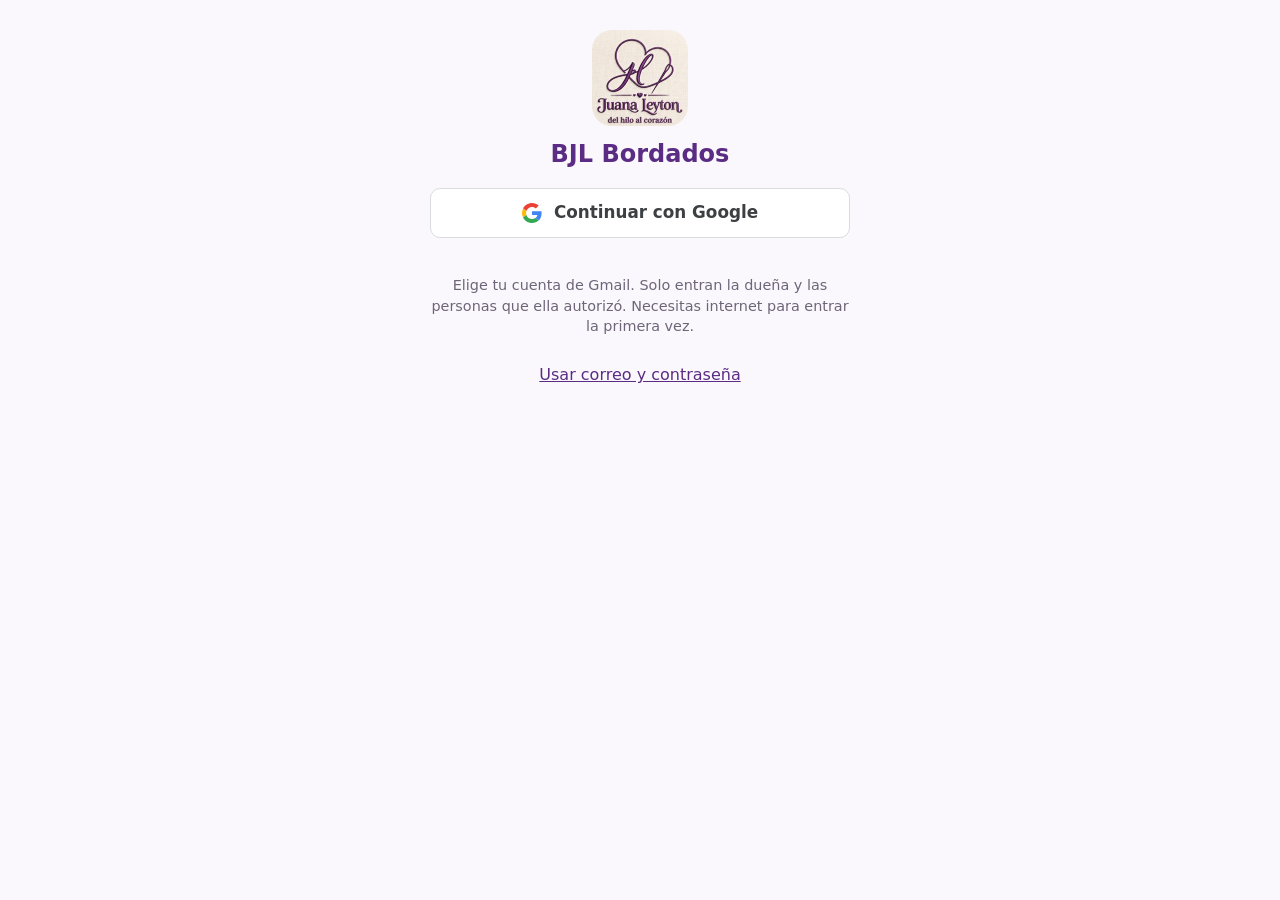
==== commit f5a78642: "BJL-Local: añade Content-Security-Policy por meta" ====
--- a/BJL-Local/index.html
+++ b/BJL-Local/index.html
@@ -2,6 +2,10 @@
 <html lang="es">
 <head>
 <meta charset="UTF-8">
+<!-- CSP: sin 'unsafe-inline' en scripts. Google/Firebase Auth: apis.google.com (script) + iframe del authDomain.
+     Firestore/Auth por HTTPS a googleapis. blob: = PDF (iframe de impresion / pestaña "Ver"). frame-ancestors no
+     se puede fijar por <meta>: requiere cabecera HTTP (GitHub Pages no la permite). -->
+<meta http-equiv="Content-Security-Policy" content="default-src 'none'; script-src 'self' https://apis.google.com; connect-src 'self' https://firestore.googleapis.com https://identitytoolkit.googleapis.com https://securetoken.googleapis.com https://www.googleapis.com; frame-src blob: https://bjl-bordados-71888.firebaseapp.com; img-src 'self' data: blob:; style-src 'self'; object-src blob:; worker-src 'self'; manifest-src 'self'; base-uri 'none'; form-action 'none'">
 <meta name="viewport" content="width=device-width, initial-scale=1, viewport-fit=cover">
 <meta name="theme-color" content="#5B2C83">
 <meta name="color-scheme" content="light dark">
